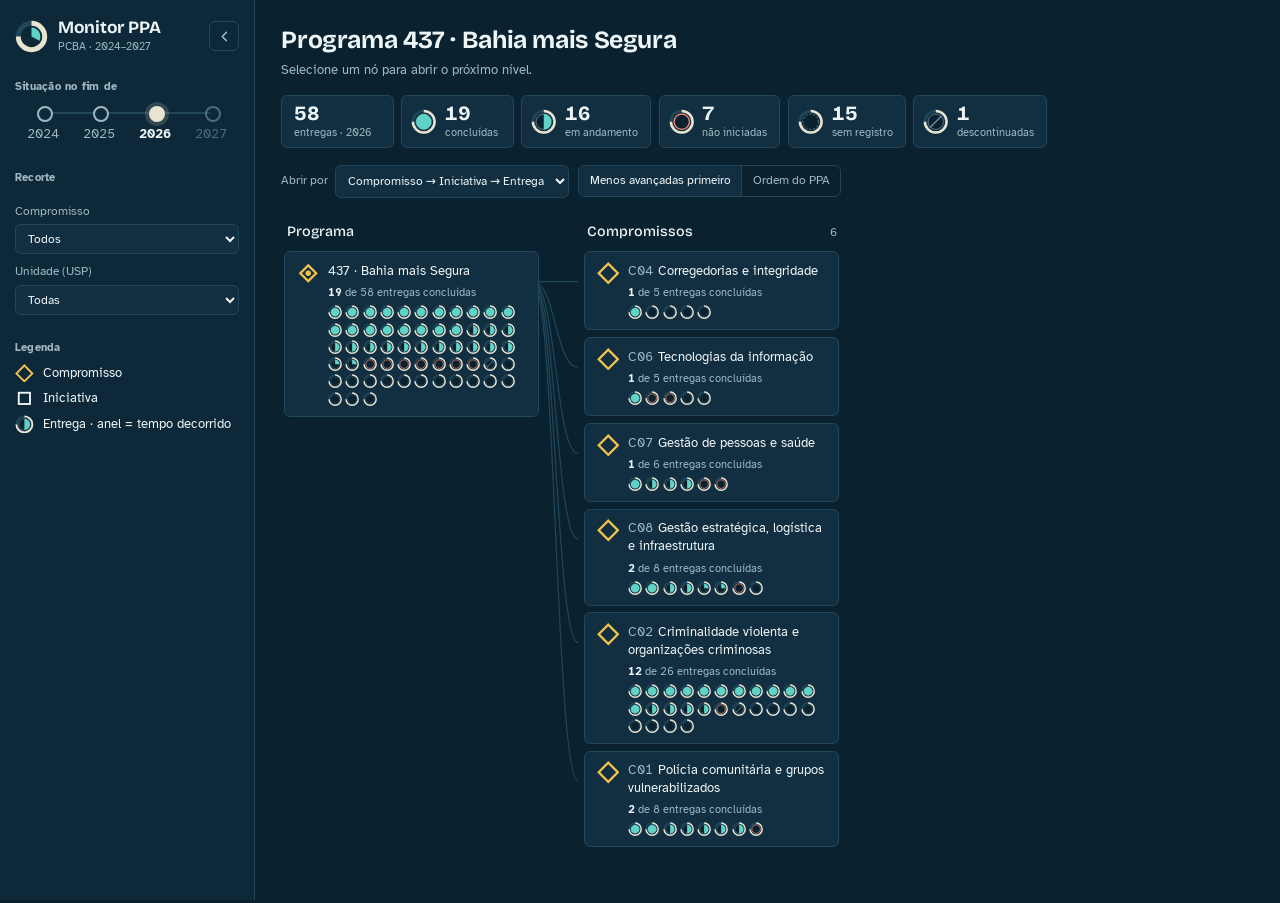
==== cpgo/index.html @ 7a8997f1 "CPGO - Monitor do PPA: painel copiado para cpgo/ e aba no portal Orçamento e Finanças Co-Authored-By" ====
<!doctype html>
<html lang="pt-BR">
<head>
<meta charset="utf-8">
<meta name="viewport" content="width=device-width, initial-scale=1, viewport-fit=cover">
<title>Monitor PPA PCBA</title>
<meta name="description" content="Monitoramento do PPA 2024–2027 da Polícia Civil da Bahia.">
<link rel="preconnect" href="https://fonts.googleapis.com">
<link rel="preconnect" href="https://fonts.gstatic.com" crossorigin>
<link rel="stylesheet" href="https://fonts.googleapis.com/css2?family=Bricolage+Grotesque:opsz,wght@12..96,500;12..96,700&family=Atkinson+Hyperlegible:wght@400;700&display=swap">
<link rel="stylesheet" href="assets/style.css">
</head>
<body>
<div class="app" id="app">

  <aside class="side" id="side" aria-label="Painel">
    <div class="side-top">
      <div class="brand">
        <svg class="mark" viewBox="0 0 100 100" aria-hidden="true"><circle class="wo-track" cx="50" cy="50" r="40"></circle><path class="wo-time" d=""></path><circle class="wo-core-bg" cx="50" cy="50" r="27"></circle><path class="wo-core" d=""></path></svg>
        <div class="brand-txt">
          <p class="brand-t">Monitor PPA</p>
          <p class="brand-s">PCBA · 2024–2027</p>
        </div>
      </div>
      <button type="button" class="collapse" id="collapse" aria-expanded="true" aria-controls="side-body" title="Recolher painel">
        <svg viewBox="0 0 20 20" aria-hidden="true"><path d="M12.5 4.5 7 10l5.5 5.5"></path></svg>
        <span class="sr">Recolher painel</span>
      </button>
    </div>

    <div class="side-body" id="side-body">
      <section aria-labelledby="years-t">
        <h2 id="years-t" class="side-t">Situação no fim de</h2>
        <div class="years-rail" role="radiogroup" aria-labelledby="years-t">
          <button type="button" role="radio" data-year="2024" aria-checked="false">2024</button>
          <button type="button" role="radio" data-year="2025" aria-checked="false">2025</button>
          <button type="button" role="radio" data-year="2026" aria-checked="true">2026</button>
          <button type="button" role="radio" data-year="2027" aria-checked="false" disabled>2027</button>
        </div>
      </section>

      <section class="filters" aria-labelledby="f-t">
        <h2 id="f-t" class="side-t">Recorte</h2>
        <label>Compromisso <select id="f-comp"><option value="">Todos</option></select></label>
        <label>Unidade (USP) <select id="f-usp"><option value="">Todas</option></select></label>
        <button type="button" id="f-clear" class="ghost" hidden>Limpar recorte</button>
      </section>

      <section class="legend" aria-labelledby="lg-t">
        <h2 id="lg-t" class="side-t">Legenda</h2>
        <ul>
          <li><svg viewBox="0 0 20 20" aria-hidden="true"><rect x="4" y="4" width="12" height="12" transform="rotate(45 10 10)" class="sh-comp"></rect></svg>Compromisso</li>
          <li><svg viewBox="0 0 20 20" aria-hidden="true"><rect x="4" y="4" width="12" height="12" class="sh-ini"></rect></svg>Iniciativa</li>
          <li id="lg-ent">Entrega · anel = tempo decorrido</li>
        </ul>
      </section>
    </div>
  </aside>

  <main class="main" id="main">
    <header class="top">
      <div class="top-t">
        <h1>Programa 437 · Bahia mais Segura</h1>
        <p class="crumb" id="crumb"></p>
      </div>
      <div class="kpis" id="kpis" aria-live="polite"></div>
    </header>

    <div class="bar">
      <label>Abrir por
        <select id="d-order">
          <option value="cadeia">Compromisso → Iniciativa → Entrega</option>
          <option value="usp">USP → Compromisso → Entrega</option>
          <option value="status">Etapa → USP → Entrega</option>
        </select>
      </label>
      <div class="seg" role="group" aria-label="Ordenar">
        <button type="button" data-sort="risco" aria-pressed="true">Menos avançadas primeiro</button>
        <button type="button" data-sort="codigo" aria-pressed="false">Ordem do PPA</button>
      </div>
    </div>

    <div class="decomp-scroll" tabindex="0" aria-label="Árvore de decomposição">
      <div class="decomp" id="decomp"></div>
    </div>
  </main>
</div>
<script src="assets/app.js"></script>
</body>
</html>
---- cpgo/assets/style.css ----
/* Monitor PPA PCBA
   Layout: painel lateral recolhível + árvore de decomposição que abre para a direita.
   Formas: losango = compromisso, quadrado = iniciativa, círculo = entrega (anel = tempo, miolo = etapa). */
:root {
  --bg: #0a2230;
  --bg-2: #0d2939;
  --panel: #112f40;
  --panel-on: #16394c;
  --line: #22465a;
  --fg: #eef5f7;
  --muted: #9fb8c2;
  --time: #e9e4d2;
  --core: #5fd3c6;
  --risk: #ff8a75;
  --gold: #f2c14e;
  --off: #6f8c98;
  --display: "Bricolage Grotesque", "Atkinson Hyperlegible", system-ui, sans-serif;
  --body: "Atkinson Hyperlegible", system-ui, -apple-system, "Segoe UI", sans-serif;
  --r: 6px;
  --side: 17rem;
  color-scheme: dark;
}
* { box-sizing: border-box; }
html, body { margin: 0; background: var(--bg); color: var(--fg); font-family: var(--body); font-size: 15px; line-height: 1.45; }
button, select { font: inherit; color: inherit; }
:focus-visible { outline: 2px solid var(--gold); outline-offset: 2px; }
h1, h2, h3, p { margin: 0; }
[hidden] { display: none !important; }
.sr { position: absolute; width: 1px; height: 1px; overflow: hidden; clip: rect(0 0 0 0); white-space: nowrap; }

.app { display: grid; grid-template-columns: var(--side) minmax(0, 1fr); min-height: 100vh; transition: grid-template-columns 0.25s ease; }
.app.collapsed { --side: 4.25rem; }

/* ---------- painel lateral ---------- */
.side { position: sticky; top: 0; height: 100vh; overflow: hidden auto; background: var(--bg-2); border-right: 1px solid var(--line);
  padding: 1.25rem 1rem 1.25rem max(1rem, env(safe-area-inset-left, 0px)); display: flex; flex-direction: column; gap: 1.6rem; }
.side-top { display: flex; align-items: center; justify-content: space-between; gap: 0.5rem; }
.brand { display: flex; align-items: center; gap: 0.65rem; min-width: 0; }
.mark { width: 2.2rem; height: 2.2rem; flex: none; }
.wo-track { fill: none; stroke: var(--line); stroke-width: 15; }
.wo-time { fill: none; stroke: var(--time); stroke-width: 15; }
.wo-core-bg { fill: var(--bg-2); }
.wo-core { fill: var(--core); }
.brand-t { font-family: var(--display); font-weight: 700; font-size: 1.15rem; line-height: 1.1; white-space: nowrap; }
.brand-s { color: var(--muted); font-size: 0.75rem; white-space: nowrap; }
.collapse { background: none; border: 1px solid var(--line); border-radius: var(--r); width: 2rem; height: 2rem; display: grid; place-items: center; cursor: pointer; flex: none; color: var(--muted); }
.collapse:hover { color: var(--fg); border-color: var(--muted); }
.collapse svg { width: 1rem; height: 1rem; fill: none; stroke: currentColor; stroke-width: 2; stroke-linecap: round; stroke-linejoin: round; transition: transform 0.25s ease; }
.side-body { display: flex; flex-direction: column; gap: 1.6rem; }
.side-t { font-size: 0.75rem; font-weight: 700; color: var(--muted); letter-spacing: 0.02em; margin-bottom: 0.55rem; }

.app.collapsed .side { padding-inline: 0.6rem; align-items: center; }
.app.collapsed .side-top { flex-direction: column; gap: 0.9rem; }
.app.collapsed .brand-txt, .app.collapsed .side-body { display: none; }
.app.collapsed .collapse svg { transform: rotate(180deg); }

.years-rail { display: grid; grid-template-columns: repeat(4, 1fr); position: relative; }
.years-rail::before { content: ""; position: absolute; left: 12.5%; right: 12.5%; top: 0.62rem; height: 2px; background: var(--line); }
.years-rail button { background: none; border: 0; padding: 1.5rem 0 0.1rem; cursor: pointer; color: var(--muted); position: relative; font-variant-numeric: tabular-nums; font-size: 0.85rem; }
.years-rail button::before { content: ""; position: absolute; top: 0.25rem; left: 50%; width: 0.8rem; height: 0.8rem; margin-left: -0.4rem; border-radius: 50%; border: 2px solid var(--muted); background: var(--bg-2); }
.years-rail button[aria-checked="true"] { color: var(--fg); font-weight: 700; }
.years-rail button[aria-checked="true"]::before { background: var(--time); border-color: var(--time); box-shadow: 0 0 0 4px rgba(233, 228, 210, 0.16); }
.years-rail button:disabled { cursor: default; opacity: 0.45; }

.filters { display: grid; gap: 0.6rem; min-width: 0; }
.filters label { display: grid; gap: 0.25rem; font-size: 0.8rem; color: var(--muted); }
select { width: 100%; background: var(--panel); border: 1px solid var(--line); border-radius: var(--r); padding: 0.42rem 0.5rem; color: var(--fg); max-width: 100%; }
.ghost { background: none; border: 1px solid var(--line); border-radius: var(--r); padding: 0.35rem 0.65rem; cursor: pointer; color: var(--muted); justify-self: start; font-size: 0.82rem; }
.ghost:hover { color: var(--fg); }

.legend ul { list-style: none; margin: 0; padding: 0; display: grid; gap: 0.45rem; font-size: 0.85rem; }
.legend li { display: flex; align-items: center; gap: 0.6rem; }
.legend svg { width: 1.25rem; height: 1.25rem; flex: none; }
.sh-comp { fill: none; stroke: var(--gold); stroke-width: 2; }
.sh-ini { fill: none; stroke: var(--fg); stroke-width: 2; }

/* ---------- área principal ---------- */
.main { min-width: 0; padding: 1.5rem max(1.5rem, env(safe-area-inset-right, 0px)) 2.5rem 1.75rem; display: grid; gap: 1.1rem; align-content: start; }
.top { display: flex; flex-wrap: wrap; justify-content: space-between; align-items: flex-end; gap: 1rem 2rem; }
.top h1 { font-family: var(--display); font-weight: 700; font-size: 1.65rem; letter-spacing: -0.015em; text-wrap: balance; }
.crumb { color: var(--muted); font-size: 0.85rem; margin-top: 0.2rem; min-height: 1.3em; }
.crumb b { color: var(--fg); font-weight: 400; }
.kpis { display: flex; flex-wrap: wrap; gap: 0.5rem; }
.kpi { display: grid; justify-content: start; grid-template-columns: auto auto; grid-template-rows: auto auto; column-gap: 0.55rem; align-items: center; background: var(--panel); border: 1px solid var(--line); border-radius: var(--r); padding: 0.5rem 0.8rem 0.5rem 0.6rem; min-width: 7.5rem; }
.kpi svg { width: 1.7rem; height: 1.7rem; grid-row: 1 / span 2; }
.kpi b { font-family: var(--display); font-weight: 700; font-size: 1.35rem; line-height: 1; font-variant-numeric: tabular-nums; }
.kpi span { font-size: 0.75rem; color: var(--muted); white-space: nowrap; }
.kpi.total { padding-left: 0.8rem; grid-template-columns: auto; }

.bar { display: flex; flex-wrap: wrap; gap: 0.6rem; align-items: center; font-size: 0.82rem; color: var(--muted); }
.bar label { display: inline-flex; gap: 0.45rem; align-items: center; flex-wrap: wrap; }
.bar select { width: auto; }
.seg { display: inline-flex; border: 1px solid var(--line); border-radius: var(--r); overflow: hidden; }
.seg button { background: none; border: 0; padding: 0.4rem 0.7rem; cursor: pointer; color: var(--muted); font-size: 0.82rem; }
.seg button + button { border-left: 1px solid var(--line); }
.seg button[aria-pressed="true"] { background: var(--panel); color: var(--fg); }

/* árvore de decomposição */
.decomp-scroll { overflow-x: auto; padding: 0.3rem 0 1rem; scrollbar-color: var(--line) transparent; }
.decomp { position: relative; display: flex; gap: 3rem; align-items: flex-start; width: max-content; min-width: 100%; padding: 0.2rem; }
.links { position: absolute; left: 0; top: 0; pointer-events: none; overflow: visible; }
.links path { fill: none; stroke: var(--line); stroke-width: 1.2; transition: stroke 0.2s; }
.links path.on { stroke: var(--muted); stroke-width: 1.8; }
.links path.lit { stroke: var(--gold); stroke-width: 2; }
.col { width: 17rem; display: grid; gap: 0.45rem; align-content: start; position: relative; z-index: 1; }
.col.detail { width: 22rem; }
.col-h { display: flex; justify-content: space-between; align-items: baseline; gap: 0.5rem; font-size: 0.8rem; color: var(--muted); padding: 0 0.15rem 0.15rem; }
.col-h strong { font-family: var(--display); font-weight: 500; color: var(--fg); font-size: 0.95rem; }
.node { all: unset; box-sizing: border-box; display: grid; grid-template-columns: 1.5rem minmax(0, 1fr); gap: 0.3rem 0.6rem; padding: 0.65rem 0.75rem; background: var(--panel); border: 1px solid var(--line); border-radius: var(--r); cursor: pointer; width: 100%; transition: border-color 0.2s, opacity 0.2s; }
.node:hover { border-color: var(--muted); }
.node:focus-visible { outline: 2px solid var(--gold); outline-offset: 2px; }
.node[aria-pressed="true"] { border-color: var(--gold); background: var(--panel-on); }
.node.dim { opacity: 0.45; }
.node.lit { border-color: var(--gold); opacity: 1; }
.node.root { cursor: default; }
.node-ic { width: 1.5rem; height: 1.5rem; grid-row: 1 / span 3; align-self: start; }
.node > :not(.node-ic) { grid-column: 2; }
.node-nm { font-size: 0.88rem; line-height: 1.35; display: -webkit-box; -webkit-line-clamp: 3; -webkit-box-orient: vertical; overflow: hidden; }
.node-code { color: var(--muted); font-variant-numeric: tabular-nums; margin-right: 0.3rem; }
.node-meta { font-size: 0.76rem; color: var(--muted); font-variant-numeric: tabular-nums; }
.node-meta b { color: var(--fg); font-weight: 700; }
.dots { display: flex; flex-wrap: wrap; gap: 3px; }
.dots svg { width: 0.95rem; height: 0.95rem; }
.traj { display: inline-flex; gap: 3px; }
.traj svg { width: 1.05rem; height: 1.05rem; }

.detail-card { background: var(--panel); border: 1px solid var(--gold); border-radius: var(--r); padding: 1rem; display: grid; gap: 0.8rem; font-size: 0.86rem; }
.detail-card h3 { font-family: var(--display); font-weight: 500; font-size: 1.08rem; line-height: 1.25; }
.facts { display: grid; grid-template-columns: auto minmax(0, 1fr); gap: 0.2rem 0.8rem; font-size: 0.8rem; margin: 0; }
.facts dt { color: var(--muted); }
.facts dd { margin: 0; }
.yrs { display: grid; gap: 0.6rem; border-top: 1px solid var(--line); padding-top: 0.75rem; }
.yr { display: grid; grid-template-columns: 1.8rem 2.8rem minmax(0, 1fr); gap: 0.5rem; align-items: start; }
.yr svg { width: 1.8rem; height: 1.8rem; }
.yr-y { font-variant-numeric: tabular-nums; color: var(--muted); padding-top: 0.2rem; }
.yr-t small { display: block; color: var(--muted); font-size: 0.75rem; }
.yr-t.nil { color: var(--muted); }
.yr.future { opacity: 0.4; }
.buy { color: var(--muted); font-size: 0.8rem; border-top: 1px solid var(--line); padding-top: 0.6rem; }
.buy b { color: var(--gold); font-weight: 700; }
.empty { color: var(--muted); }

/* glifos */
.g-track { fill: none; stroke: var(--line); }
.g-time { fill: none; stroke: var(--time); }
.g-hole { fill: var(--bg); stroke: var(--off); stroke-width: 1.2; }
.g-hole.risk { stroke: var(--risk); stroke-width: 2; }
.g-hole.none { stroke-dasharray: 3 3; }
.g-core { fill: var(--core); }
.g-slash { stroke: var(--off); stroke-width: 2.2; }

@media (prefers-reduced-motion: no-preference) {
  .node { animation: rise 0.3s cubic-bezier(.2, .7, .2, 1) both; }
  @keyframes rise { from { opacity: 0; transform: translateX(-6px); } to { opacity: 1; transform: none; } }
}
@media (prefers-reduced-motion: reduce) { .app, .collapse svg { transition: none; } }

@media (max-width: 900px) {
  .app, .app.collapsed { grid-template-columns: 1fr; }
  .side { position: static; height: auto; border-right: 0; border-bottom: 1px solid var(--line); padding: 1rem max(16px, env(safe-area-inset-right, 0px)) 1rem max(16px, env(safe-area-inset-left, 0px)); gap: 1.2rem; }
  .app.collapsed .side { align-items: stretch; padding-inline: max(16px, env(safe-area-inset-left, 0px)); }
  .app.collapsed .side-top { flex-direction: row; }
  .app.collapsed .brand-txt { display: block; }
  .collapse svg { transform: rotate(90deg); }
  .app.collapsed .collapse svg { transform: rotate(-90deg); }
  .main { padding: 1.1rem max(16px, env(safe-area-inset-right, 0px)) 2rem max(16px, env(safe-area-inset-left, 0px)); }
  .kpi { min-width: 0; flex: 1 1 8rem; }
  .col { width: min(80vw, 17rem); }
  .col.detail { width: min(88vw, 22rem); }
}
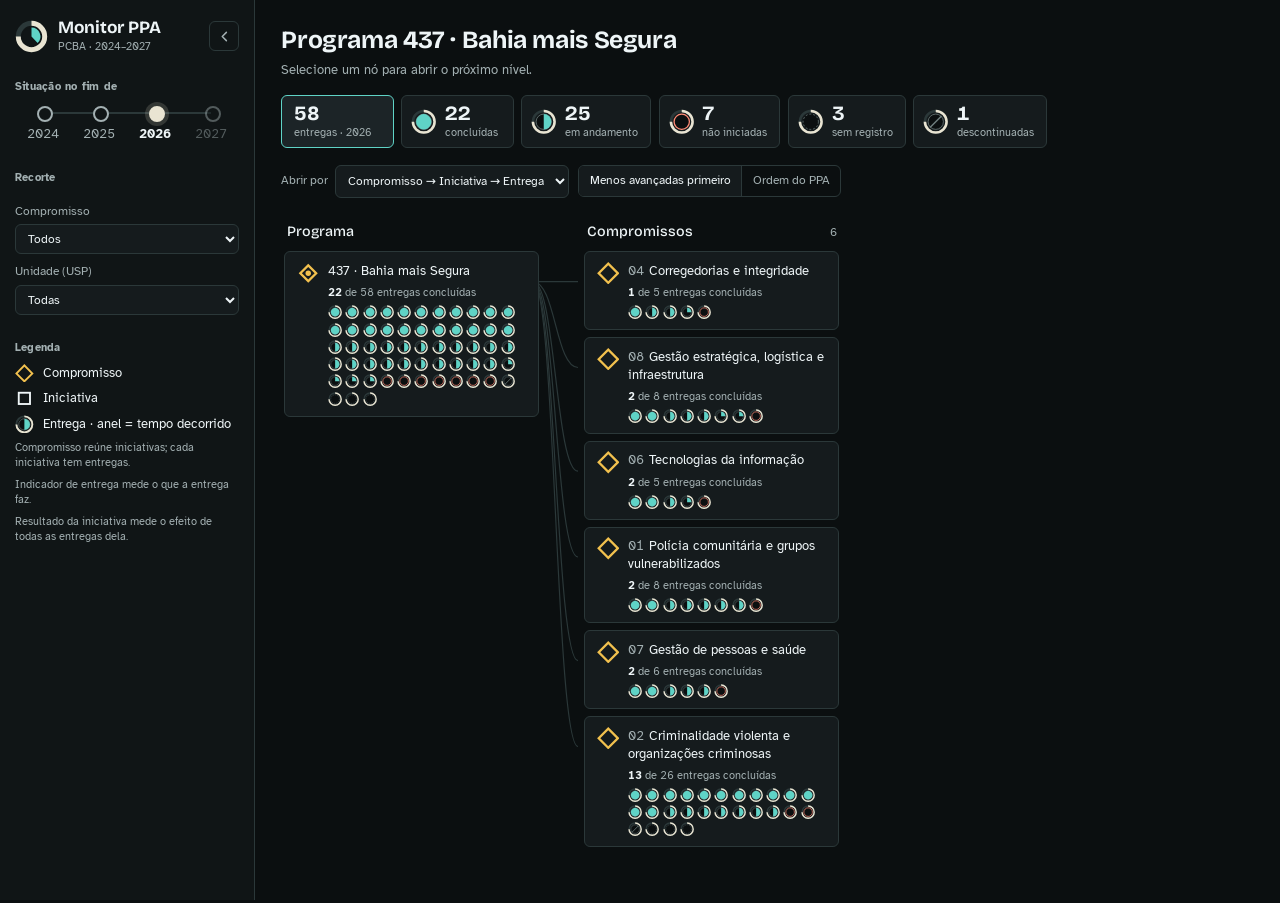
==== commit 4a81be0b: "CPGO: relação compromisso, iniciativa, entrega e indicador explícita (indicador de entrega x resulta" ====
--- a/cpgo/index.html
+++ b/cpgo/index.html
@@ -52,6 +52,9 @@
           <li><svg viewBox="0 0 20 20" aria-hidden="true"><rect x="4" y="4" width="12" height="12" transform="rotate(45 10 10)" class="sh-comp"></rect></svg>Compromisso</li>
           <li><svg viewBox="0 0 20 20" aria-hidden="true"><rect x="4" y="4" width="12" height="12" class="sh-ini"></rect></svg>Iniciativa</li>
           <li id="lg-ent">Entrega · anel = tempo decorrido</li>
+          <li class="lg-txt">Compromisso reúne iniciativas; cada iniciativa tem entregas.</li>
+          <li class="lg-txt">Indicador de entrega mede o que a entrega faz.</li>
+          <li class="lg-txt">Resultado da iniciativa mede o efeito de todas as entregas dela.</li>
         </ul>
       </section>
     </div>
--- a/cpgo/assets/style.css
+++ b/cpgo/assets/style.css
@@ -2,18 +2,18 @@
    Layout: painel lateral recolhível + árvore de decomposição que abre para a direita.
    Formas: losango = compromisso, quadrado = iniciativa, círculo = entrega (anel = tempo, miolo = etapa). */
 :root {
-  --bg: #0a2230;
-  --bg-2: #0d2939;
-  --panel: #112f40;
-  --panel-on: #16394c;
-  --line: #22465a;
+  --bg: #0b0f10;
+  --bg-2: #101516;
+  --panel: #151b1d;
+  --panel-on: #1c2427;
+  --line: #2b3839;
   --fg: #eef5f7;
-  --muted: #9fb8c2;
+  --muted: #a3b0b2;
   --time: #e9e4d2;
   --core: #5fd3c6;
   --risk: #ff8a75;
   --gold: #f2c14e;
-  --off: #6f8c98;
+  --off: #70807f;
   --display: "Bricolage Grotesque", "Atkinson Hyperlegible", system-ui, sans-serif;
   --body: "Atkinson Hyperlegible", system-ui, -apple-system, "Segoe UI", sans-serif;
   --r: 6px;
@@ -115,7 +115,7 @@
 .node.root { cursor: default; }
 .node-ic { width: 1.5rem; height: 1.5rem; grid-row: 1 / span 3; align-self: start; }
 .node > :not(.node-ic) { grid-column: 2; }
-.node-nm { font-size: 0.88rem; line-height: 1.35; display: -webkit-box; -webkit-line-clamp: 3; -webkit-box-orient: vertical; overflow: hidden; }
+.node-nm { font-size: 0.88rem; line-height: 1.35; overflow-wrap: anywhere; }
 .node-code { color: var(--muted); font-variant-numeric: tabular-nums; margin-right: 0.3rem; }
 .node-meta { font-size: 0.76rem; color: var(--muted); font-variant-numeric: tabular-nums; }
 .node-meta b { color: var(--fg); font-weight: 700; }
@@ -168,3 +168,22 @@
   .col { width: min(80vw, 17rem); }
   .col.detail { width: min(88vw, 22rem); }
 }
+
+/* cartões do topo clicáveis: filtram a árvore pela situação */
+button.kpi { font: inherit; color: inherit; text-align: left; cursor: pointer; }
+button.kpi:hover { border-color: var(--core); }
+button.kpi[aria-pressed="true"] { border-color: var(--core); background: var(--panel-on); }
+.kpis.filtrando button.kpi[aria-pressed="false"] { opacity: 0.6; }
+
+/* números da planilha no detalhe da entrega: quantidade contra a meta e indicador */
+.nums { margin-top: 0.6rem; padding-top: 0.5rem; border-top: 1px solid var(--line); font-size: 0.8rem; line-height: 1.45; color: var(--muted); }
+.nums-l { margin: 0 0 0.3rem; }
+.nums-l b { color: var(--fg); }
+.nums-i { margin: 0 0 0.2rem; padding-left: 1rem; }
+
+/* relação entre iniciativa, entrega e indicador */
+.node-meta.resultado { display: block; margin-top: 0.35rem; padding-top: 0.3rem; border-top: 1px solid var(--line); }
+.node-meta.resultado small { display: block; font-size: 0.62rem; letter-spacing: 0.07em; text-transform: uppercase; color: var(--gold); }
+.node-meta.resultado span { display: block; }
+.nums-x { margin: 0 0 0.25rem; font-size: 0.74rem; }
+.legend li.lg-txt { display: block; font-size: 0.74rem; color: var(--muted); line-height: 1.35; }
